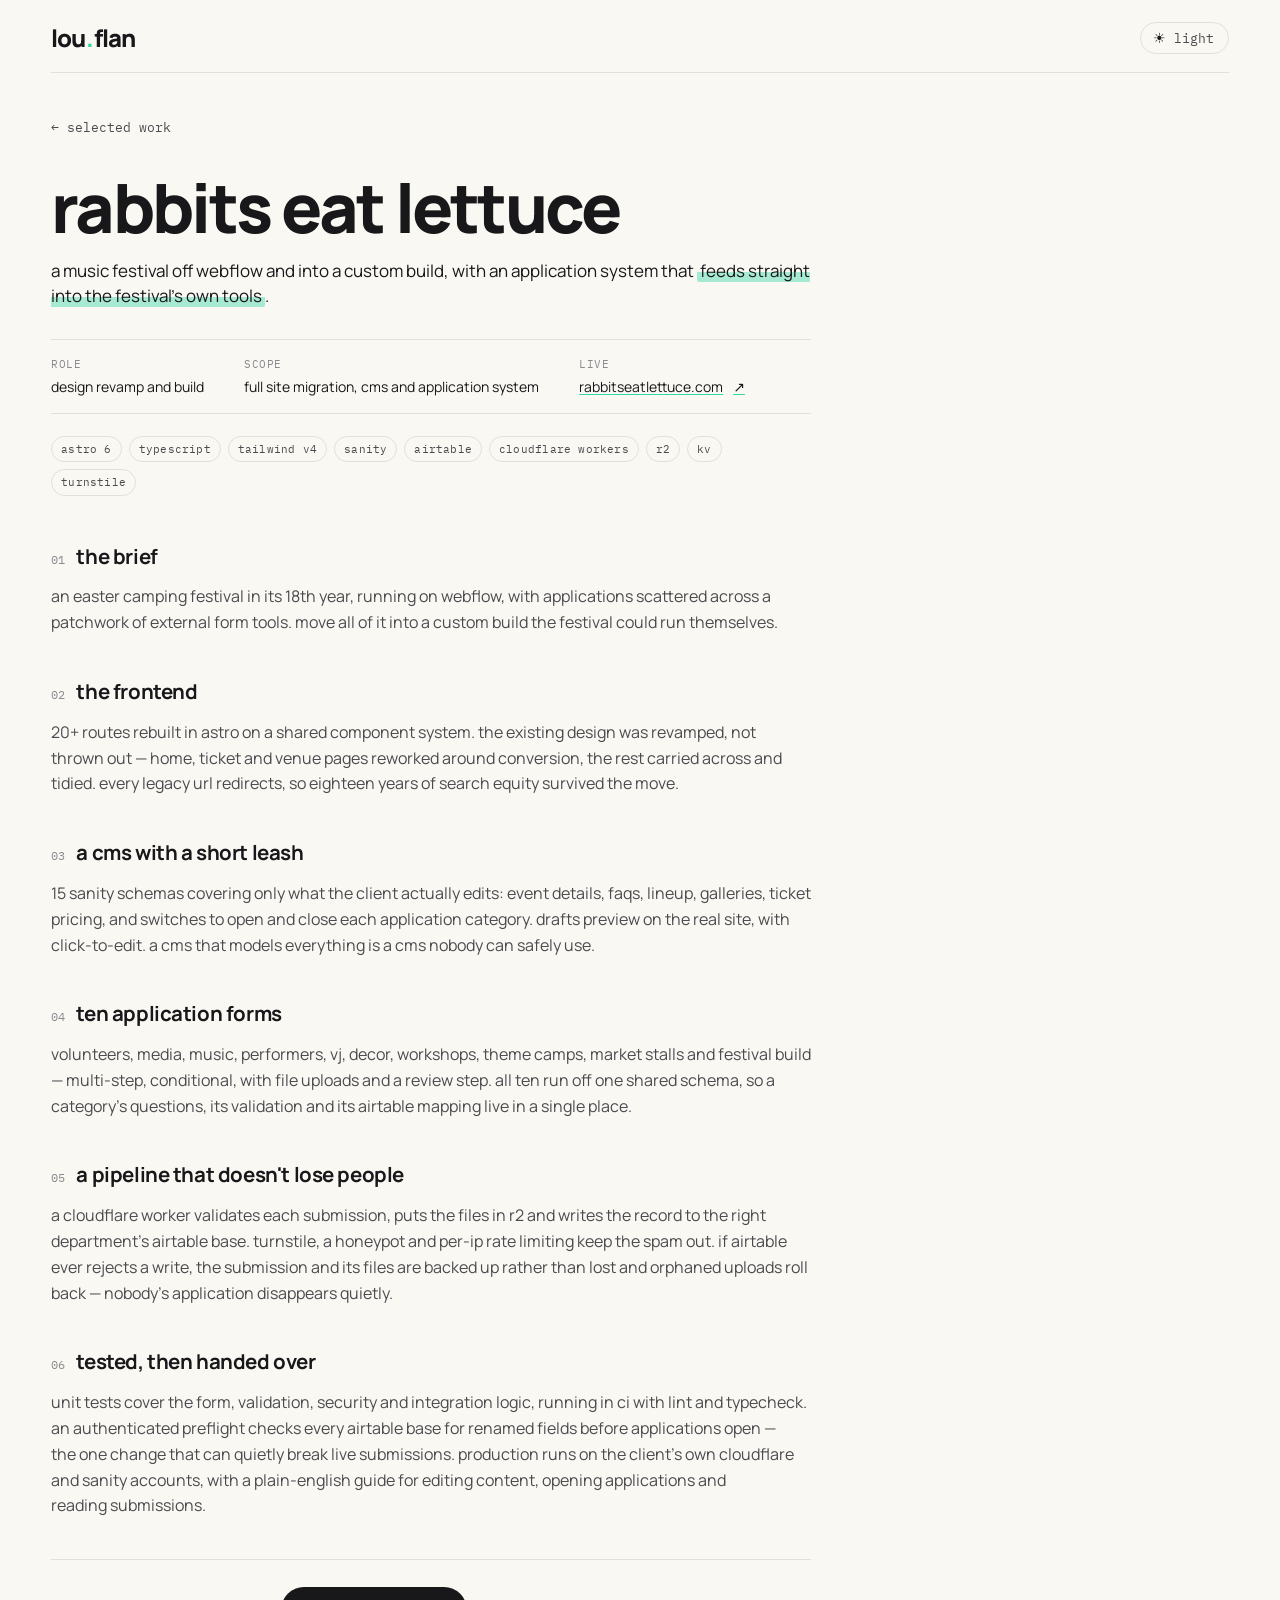
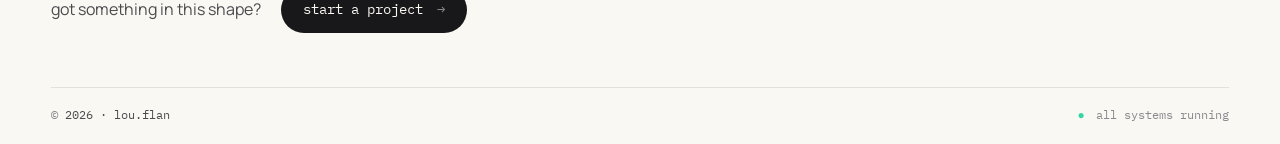
==== work/rabbits-eat-lettuce/index.html @ 0a7d2222 "Add rabbits eat lettuce case study New page at /work/rabbits-eat-lettuce/ — six sections covering th" ====
<!doctype html>
<html lang="en" data-theme="light">
<head>
  <meta charset="utf-8" />
  <meta name="viewport" content="width=device-width, initial-scale=1" />
  <title>rabbits eat lettuce — case study — lou.flan</title>
  <meta name="description" content="moving a music festival off webflow into a custom astro build: 20+ routes, a sanity cms the client runs themselves, and ten application forms feeding straight into their airtable." />
  <script>
    // Apply the saved theme before first paint to avoid a flash of light theme.
    try {
      const saved = localStorage.getItem('theme');
      if (saved === 'dark' || saved === 'disco') {
        document.documentElement.dataset.theme = saved;
      }
    } catch {}
  </script>
  <link rel="icon" href="../../fav.png" type="image/png" />
  <link rel="preconnect" href="https://fonts.googleapis.com" />
  <link rel="preconnect" href="https://fonts.gstatic.com" crossorigin />
  <link rel="stylesheet" href="https://fonts.googleapis.com/css2?family=Manrope:wght@400;500;600;700;800&family=IBM+Plex+Mono:wght@400;500;600&display=swap" />
  <link rel="stylesheet" href="../../styles.css" />
</head>
<body>
  <div class="shell">
    <nav class="topnav" aria-label="primary">
      <a href="/" class="brand" aria-label="lou.flan — home">
        <span class="brandmark">
          <span>lou</span><span class="brandmark-dot" aria-hidden="true">.</span><span>flan</span>
        </span>
      </a>
      <div class="nav-right">
        <button type="button" class="theme-toggle" aria-label="Theme. Activate to cycle.">
          <span class="icon" aria-hidden="true">☀</span>
          <span class="label mono">light</span>
        </button>
      </div>
    </nav>

    <main class="doc">
      <a class="backlink mono" href="/">&larr; selected work</a>

      <header class="doc-head">
        <h1 class="doc-title">rabbits eat lettuce</h1>
        <p class="doc-standfirst">
          a music festival off webflow and into a custom build, with an application system that
          <mark>feeds straight into the festival's own tools</mark>.
        </p>

        <dl class="factlist">
          <div>
            <dt class="mono">role</dt>
            <dd>design revamp and build</dd>
          </div>
          <div>
            <dt class="mono">scope</dt>
            <dd>full site migration, cms and application system</dd>
          </div>
          <div>
            <dt class="mono">live</dt>
            <dd>
              <a class="ext" href="https://rabbitseatlettuce.com" target="_blank" rel="noopener">
                rabbitseatlettuce.com<span class="sr-only"> (opens in a new tab)</span>
                <span aria-hidden="true">&#8599;</span>
              </a>
            </dd>
          </div>
        </dl>

        <ul class="taglist mono" aria-label="stack">
          <li>astro 6</li>
          <li>typescript</li>
          <li>tailwind v4</li>
          <li>sanity</li>
          <li>airtable</li>
          <li>cloudflare workers</li>
          <li>r2</li>
          <li>kv</li>
          <li>turnstile</li>
        </ul>
      </header>

      <section class="doc-section">
        <h2 class="doc-h2"><span class="dim mono">01</span> the brief</h2>
        <p>
          an easter camping festival in its 18th year, running on webflow, with applications scattered across
          a patchwork of external form tools. move all of it into a custom build the festival could run
          themselves.
        </p>
      </section>

      <section class="doc-section">
        <h2 class="doc-h2"><span class="dim mono">02</span> the frontend</h2>
        <p>
          20+ routes rebuilt in astro on a shared component system. the existing design was revamped, not
          thrown out — home, ticket and venue pages reworked around conversion, the rest carried across and
          tidied. every legacy url redirects, so eighteen years of search equity survived the move.
        </p>
      </section>

      <section class="doc-section">
        <h2 class="doc-h2"><span class="dim mono">03</span> a cms with a short leash</h2>
        <p>
          15 sanity schemas covering only what the client actually edits: event details, faqs, lineup,
          galleries, ticket pricing, and switches to open and close each application category. drafts preview
          on the real site, with click-to-edit. a cms that models everything is a cms nobody can safely use.
        </p>
      </section>

      <section class="doc-section">
        <h2 class="doc-h2"><span class="dim mono">04</span> ten application forms</h2>
        <p>
          volunteers, media, music, performers, vj, decor, workshops, theme camps, market stalls and festival
          build — multi-step, conditional, with file uploads and a review step. all ten run off one shared
          schema, so a category's questions, its validation and its airtable mapping live in a single place.
        </p>
      </section>

      <section class="doc-section">
        <h2 class="doc-h2"><span class="dim mono">05</span> a pipeline that doesn't lose people</h2>
        <p>
          a cloudflare worker validates each submission, puts the files in r2 and writes the record to the
          right department's airtable base. turnstile, a honeypot and per-ip rate limiting keep the spam out.
          if airtable ever rejects a write, the submission and its files are backed up rather than lost and
          orphaned uploads roll back — nobody's application disappears quietly.
        </p>
      </section>

      <section class="doc-section">
        <h2 class="doc-h2"><span class="dim mono">06</span> tested, then handed over</h2>
        <p>
          unit tests cover the form, validation, security and integration logic, running in ci with lint and
          typecheck. an authenticated preflight checks every airtable base for renamed fields before
          applications open — the one change that can quietly break live submissions. production runs on the
          client's own cloudflare and sanity accounts, with a plain-english guide for editing content, opening
          applications and reading submissions.
        </p>
      </section>

      <section class="doc-cta">
        <p>got something in this shape?</p>
        <a class="email" href="mailto:hello@lou-flan.com">
          <span>start a project</span>
          <span class="email-arrow" aria-hidden="true">→</span>
        </a>
      </section>
    </main>

    <footer class="footstrip">
      <p class="mono"><span class="dim">©</span> 2026 · lou.flan</p>
      <p class="mono dim"><span class="blink" aria-hidden="true">●</span> all systems running</p>
    </footer>
  </div>

  <script src="../../theme.js"></script>
</body>
</html>
---- styles.css ----
:root {
  --accent: #34d6a8;
  --accent-text: #0b3a2c;
  --highlight: rgba(52, 214, 168, .42);
  --card-mint: #d6f3e6;

  --bg: #faf8f2;
  --ink: #18171a;
  --ink-2: #4b4a4f;
  --ink-3: #8a8990;
  --rule: rgba(20, 18, 22, .10);

  --ham-bg: #cdeee4;

  --sans: 'Manrope', ui-sans-serif, system-ui, -apple-system, 'Helvetica Neue', Arial, sans-serif;
  --mono: 'IBM Plex Mono', ui-monospace, SFMono-Regular, Menlo, monospace;

  --pad: clamp(24px, 4vw, 64px);
  --max: 1400px;
}
[data-theme="dark"] {
  color-scheme: dark;

  --bg: #1d1d1d;
  --ink: #fdfdfd;
  --ink-2: #d4d4d4;
  --ink-3: #575757;
  --rule: rgba(253, 253, 253, .12);

  --accent: #e91e63;
  --accent-text: #fdfdfd;
  --highlight: rgba(233, 30, 99, .20);
  --accent-dim: rgba(233, 30, 99, .28);
  --accent-mint: #e91e63;

  --ham-bg: #f45974;
  --card-mint: #2d0f1c;
  --card-border: rgba(233, 30, 99, .36);
  --card-text: #fdfdfd;
  --card-muted: #d4d4d4;
}
[data-theme="dark"] body {
  background: var(--bg);
}

[data-theme="disco"] {
  color-scheme: dark;

  --bg: #080711;
  --ink: #fbf7ff;
  --ink-2: #d8d0e6;
  --ink-3: #b8accb;
  --rule: rgba(251, 247, 255, .18);

  --accent: #7edbff;
  --accent-text: #100b18;
  --highlight: rgba(126, 219, 255, .28);

  --ham-bg: rgba(251, 247, 255, .07);
  --card-mint: #201437;
  --card-border: rgba(251, 247, 255, .18);
  --card-text: #fbf7ff;
  --card-muted: #d8d0e6;
}
[data-theme="disco"] body {
  color: var(--ink);
}
[data-theme="disco"] .stage {
  background: url('disco_d.jpg') center center / cover no-repeat;
  position: relative;
}
[data-theme="disco"] .stage::before {
  content: "";
  position: absolute;
  inset: 0;
  pointer-events: none;
  background: rgba(8, 7, 17, .22);
}
[data-theme="disco"] .stage > * { display: none; }
[data-theme="disco"] .shell { min-height: 100svh; }
[data-theme="disco"] .blink {
  animation: pulseDot 1.6s ease-in-out infinite, discoHue 5s linear infinite;
}
@keyframes discoHue {
  to { filter: hue-rotate(360deg); }
}

* { box-sizing: border-box; }
html, body { margin: 0; padding: 0; }
body {
  background: var(--bg);
  color: var(--ink);
  font-family: var(--sans);
  font-size: 17px;
  line-height: 1.55;
  -webkit-font-smoothing: antialiased;
  text-rendering: optimizeLegibility;
}
a { color: inherit; text-decoration: none; }
.mono { font-family: var(--mono); }
.dim { color: var(--ink-3); }

/* visually hidden but available to assistive tech */
.sr-only {
  position: absolute;
  width: 1px;
  height: 1px;
  padding: 0;
  margin: -1px;
  overflow: hidden;
  clip: rect(0, 0, 0, 0);
  white-space: nowrap;
  border: 0;
}

/* default keyboard focus ring for any interactive element that doesn't
   override it (brand, work links, recognition links, etc.) */
a:focus-visible,
button:focus-visible {
  outline: 2px solid currentColor;
  outline-offset: 4px;
  border-radius: 2px;
}

mark {
  background: linear-gradient(transparent 58%, var(--highlight) 58%);
  color: var(--ink);
  padding: 0 3px;
  border-radius: 2px;
}
[data-theme="dark"] mark {
  background: linear-gradient(transparent 58%, var(--accent-dim) 58%);
  color: var(--ink);
}
[data-theme="dark"] .col a {
  text-decoration-line: underline;
  text-decoration-color: #e91e63;
  text-decoration-thickness: .1em;
  text-underline-offset: .08em;
}
[data-theme="dark"] .col a mark { background: none; }
[data-theme="dark"] .headline .accent { color: var(--accent); }
[data-theme="dark"] .pulse { color: var(--accent-mint); }
[data-theme="dark"] .blink { color: var(--accent); }

/* shell */
.shell {
  min-height: 100svh;
  max-width: var(--max);
  margin: 0 auto;
  padding: 0 var(--pad);
  display: grid;
  grid-template-rows: auto 1fr auto;
}

/* nav */
.topnav {
  display: flex;
  align-items: center;
  justify-content: space-between;
  padding: 22px 0 18px;
  border-bottom: 1px solid var(--rule);
}
.brand { display: inline-flex; align-items: end; line-height: 0; }
.brandmark {
  display: inline-flex;
  align-items: baseline;
  font-family: var(--sans);
  font-weight: 800;
  font-size: 24px;
  letter-spacing: -0.04em;
  color: var(--ink);
  line-height: 1;
}
.brandmark-dot { color: var(--accent); display: inline-block; margin: 0 1px; }
.brand:hover .brandmark { color: var(--accent); }

.nav-status {
  font-size: 12px;
  color: var(--ink-2);
  margin: 0;
  display: inline-flex;
  align-items: center;
  gap: 6px;
}

.nav-right {
  display: inline-flex;
  align-items: center;
  gap: 14px;
}
.theme-toggle {
  font-family: var(--mono);
  font-size: 13px;
  background: transparent;
  border: 1px solid var(--rule);
  border-radius: 999px;
  min-height: 32px;
  padding: 6px 14px 6px 12px;
  color: var(--ink);
  cursor: pointer;
  display: inline-flex;
  align-items: center;
  gap: 8px;
  line-height: 1;
  transition: border-color .15s, background .15s, color .15s;
}
.theme-toggle:hover { background: var(--rule); border-color: var(--ink-3); }
.theme-toggle .icon { font-size: 14px; line-height: 1; }
.theme-toggle .label { color: var(--ink-2); }
[data-theme="disco"] .theme-toggle { background: var(--bg); border-color: rgba(255, 255, 255, .25); }

/* stage */
.stage {
  display: flex;
  flex-direction: column;
  gap: clamp(40px, 6vh, 72px);
  padding: clamp(44px, 6vh, 72px) 0 clamp(28px, 4vh, 44px);
}

/* hero row */
.hero-row {
  display: grid;
  grid-template-columns: minmax(0, 1fr) auto;
  gap: clamp(28px, 5vw, 80px);
  align-items: start;
}

.hero-left { display: flex; flex-direction: column; min-width: 0; }

.headline {
  font-family: var(--sans);
  font-weight: 800;
  font-size: clamp(48px, 9.2vw, 144px);
  line-height: .95;
  letter-spacing: -0.05em;
  margin: 0 0 clamp(26px, 2.8vh, 40px);
  color: var(--ink);
  text-wrap: balance;
}
.headline .accent { color: var(--accent); }

.bio {
  max-width: 720px;
  font-size: clamp(18px, 1.35vw, 23px);
  line-height: 1.4;
  color: var(--ink);
  margin: 0 0 14px;
  text-wrap: pretty;
}
.bio-sub {
  max-width: 720px;
  font-size: clamp(14px, 1vw, 16px);
  line-height: 1.5;
  color: var(--ink-3);
  margin: 0 0 clamp(28px, 3vh, 40px);
}

.contact-row {
  display: flex;
  align-items: center;
  flex-wrap: wrap;
  gap: 14px 22px;
  margin-top: auto;
}
.email {
  display: inline-flex;
  align-items: center;
  gap: 14px;
  font-family: var(--mono);
  font-size: clamp(14px, 1vw, 17px);
  padding: 12px 22px;
  background: var(--ink);
  color: var(--bg);
  border-radius: 999px;
  white-space: nowrap;
  transition: background .15s, transform .15s, color .15s;
}
.email:hover,
.email:focus-visible {
  transform: translateY(-2px);
  background: var(--accent);
  color: var(--accent-text);
}
.email:focus-visible {
  outline: 2px solid currentColor;
  outline-offset: 4px;
}
.email-arrow { color: var(--ink-3); transition: color .15s; }
.email:hover .email-arrow,
.email:focus-visible .email-arrow { color: var(--accent-text); }

.contact-note {
  font-size: 12px;
  color: var(--ink-2);
  margin: 0;
  display: inline-flex;
  align-items: center;
  gap: 6px;
}
.pulse {
  color: var(--accent);
  font-size: 1em;
  animation: pulseDot 1.6s ease-in-out infinite;
}
@keyframes pulseDot {
  0%, 100% { opacity: .4; transform: scale(.92); }
  50% { opacity: 1; transform: scale(1.1); }
}

/* hero hamster (top-right) */
.hero-hamster {
  display: flex;
  flex-direction: column;
  align-items: center;
  gap: 8px;
}
.hero-hamster .tiny { font-size: 11px; color: var(--ink-3); margin: 0; }

/* 3-col grid */
.grid-row {
  display: grid;
  grid-template-columns: 1.4fr 1fr 1.1fr;
  gap: 0;
  border-top: 1px solid var(--rule);
  padding-top: clamp(20px, 3vh, 32px);
}
.col {
  padding: 0 clamp(16px, 1.4vw, 28px);
  border-left: 1px solid var(--rule);
  display: flex;
  flex-direction: column;
  gap: 16px;
  min-width: 0;
}
.col:first-child { padding-left: 0; border-left: 0; }
.grid-row > .col:last-child { padding-right: 0; }

.col-title {
  font-size: 12px;
  font-weight: 500;
  letter-spacing: .04em;
  color: var(--ink);
  margin: 0;
  display: flex;
  flex-wrap: wrap;
  align-items: center;
  gap: 8px;
  min-width: 0;
}
.col-title .dim { padding-right: 2px; }

.col p {
  font-size: 13.5px;
  line-height: 1.55;
  color: var(--ink-2);
  margin: 0;
}
.col p + p { margin-top: 10px; }

/* useful for */
.useful {
  list-style: none;
  margin: 0;
  padding: 0;
  display: flex;
  flex-direction: column;
  gap: 8px;
}
.useful li {
  font-size: 13.5px;
  color: var(--ink);
  display: inline-flex;
  align-items: baseline;
  gap: 10px;
}
.useful .arrow { color: var(--accent); font-family: var(--mono); }

/* recognition */
.recog {
  list-style: none;
  margin: 0;
  padding: 0;
  display: flex;
  flex-direction: column;
}
.recog li {
  padding: 10px 0;
  border-top: 1px solid var(--rule);
  font-size: 13.5px;
  line-height: 1.35;
}
.recog li:first-child { border-top: 0; padding-top: 2px; }
.recog li b { font-weight: 600; }

/* selected work card */
.card-work {
  background: var(--card-mint);
  border-radius: 14px;
  padding: 22px;
  display: flex;
  flex-direction: column;
  gap: 12px;
  margin-left: clamp(12px, 1.4vw, 24px);
  min-width: 0;
  overflow-wrap: anywhere;
}
.card-work .col-title { color: var(--accent-text); font-size: 12.5px; }
.card-work p {
  font-size: 14px;
  line-height: 1.55;
  color: var(--accent-text);
  margin: 0;
}
.pill {
  font-family: var(--mono);
  font-size: 10.5px;
  padding: 3px 8px;
  background: var(--bg);
  color: var(--ink-2);
  border-radius: 999px;
  letter-spacing: .02em;
}
.worklist {
  list-style: none;
  margin: 0;
  padding: 0;
  display: flex;
  flex-direction: column;
}
.worklist li {
  padding: 11px 0;
  border-top: 1px solid rgba(11, 58, 44, .16);
}
.worklist li:first-child { border-top: 0; padding-top: 2px; }
.worklist a,
.card-work p.work-linkrow {
  display: flex;
  align-items: baseline;
  justify-content: space-between;
  gap: 10px;
  color: var(--accent-text);
  font-size: 14.5px;
  font-weight: 600;
  text-decoration: none;
}
.worklist a:hover .work-name,
.work-name:hover { text-decoration: underline; }
.work-arrow {
  font-size: 13px;
  transition: transform .15s;
}
.worklist a:hover .work-arrow,
a.work-arrow:hover { transform: translate(2px, -2px); }
.card-work p.work-title {
  font-size: 14.5px;
  font-weight: 600;
  color: var(--accent-text);
}
.work-title .pill { margin-left: 6px; }
.card-work p.work-role {
  margin-top: 5px;
  font-size: 10.5px;
  letter-spacing: .04em;
  text-transform: uppercase;
  opacity: .62;
}
.card-work p.work-note {
  margin-top: 3px;
  font-size: 13px;
  opacity: .8;
}

[data-theme="dark"] .card-work {
  background: var(--card-mint);
  border: 1px solid var(--card-border);
}
[data-theme="dark"] .card-work .col-title { color: var(--card-text); }
[data-theme="dark"] .card-work p { color: var(--card-muted); }
[data-theme="dark"] .card-work .pill {
  background: rgba(248, 243, 236, .10);
  color: var(--card-muted);
}
[data-theme="dark"] .worklist li { border-top-color: var(--card-border); }
[data-theme="dark"] .worklist a,
[data-theme="dark"] .card-work p.work-linkrow,
[data-theme="dark"] .card-work p.work-title { color: var(--card-text); }
[data-theme="dark"] .card-work p.work-note { opacity: 1; }
[data-theme="dark"] .card-work p.work-role { opacity: .72; }

/* footer */
.footstrip {
  display: flex;
  justify-content: space-between;
  flex-wrap: wrap;
  gap: 10px;
  padding: 18px 0 20px;
  border-top: 1px solid var(--rule);
  font-size: 12px;
  color: var(--ink-2);
}
.footstrip p { margin: 0; }
.blink {
  color: var(--accent);
  animation: pulseDot 1.6s ease-in-out infinite;
  display: inline-block;
  margin-right: 4px;
}

/* hamster wheel */
.ham-wrap {
  display: inline-flex;
  align-items: center;
  justify-content: center;
  width: 210px;
  height: 210px;
  background: var(--ham-bg);
  border-radius: 18px;
  overflow: hidden;
}
.ham-wrap svg { width: 92%; height: 92%; display: block; }

.ham-wrap .wheel {
  transform-box: fill-box;
  transform-origin: center;
  animation: wheelSpin 1s linear infinite;
}
@keyframes wheelSpin {
  from { transform: rotate(0); }
  to   { transform: rotate(-360deg); }
}

.ham-wrap .leg {
  transform-box: fill-box;
  transform-origin: 50% 0;
  animation: legSwing .14s ease-in-out infinite alternate;
}
.ham-wrap .leg-1 { animation-delay: 0s; }
.ham-wrap .leg-2 { animation-delay: -.03s; }
.ham-wrap .leg-3 { animation-delay: -.06s; }
.ham-wrap .leg-4 { animation-delay: -.09s; }
@keyframes legSwing {
  from { transform: translate(-2px, -15px) rotate(40deg); }
  to   { transform: translate( 2px,   0)   rotate(-20deg); }
}

.ham-wrap #eyelid,
.ham-wrap #eyelid2 { opacity: 0; animation: hamBlink 3.4s ease-in-out infinite; }
@keyframes hamBlink {
  0%, 94%, 100% { opacity: 0; }
  96%, 98%      { opacity: 1; }
}

/* orange hamster orbits the wheel centre */
.ham-wrap #hamster {
  transform-box: view-box;
  transform-origin: 331px 312px;
  animation: wheelSpin 1s linear infinite;
}
.ham-wrap #hamster .leg { animation: none; }

/* grey hamster runs in place with a tiny rotational sway */
.ham-wrap #hamster2 {
  transform-box: fill-box;
  transform-origin: center;
  animation: ham2Sway 1s ease-in-out infinite alternate;
}
@keyframes ham2Sway {
  from { transform: rotate(-2deg); }
  to   { transform: rotate(0); }
}

@media (prefers-reduced-motion: reduce) {
  .ham-wrap .wheel,
  .ham-wrap .leg,
  .ham-wrap #eyelid,
  .ham-wrap #eyelid2,
  .ham-wrap #hamster,
  .ham-wrap #hamster2,
  .pulse, .blink { animation: none; }

  /* disco: freeze rainbow shift, hue rotation and any other infinite loops */
  [data-theme="disco"] *,
  [data-theme="disco"] *::before,
  [data-theme="disco"] *::after {
    animation-duration: .001ms !important;
    animation-iteration-count: 1 !important;
    scroll-behavior: auto !important;
  }
}

/* responsive */
@media (max-width: 1080px) {
  .grid-row { grid-template-columns: 1fr 1fr; row-gap: 32px; }
  .col:nth-child(3) { padding-left: 0; border-left: 0; }
  .card-work { margin-left: 0; grid-column: 1 / -1; }
}
@media (max-width: 720px) {
  .hero-row { grid-template-columns: 1fr; }
  .hero-hamster { order: -1; align-self: flex-start; align-items: flex-start; }
  .grid-row { grid-template-columns: 1fr; }
  .col { padding: 0; border-left: 0; }
  .shell { min-height: auto; }
}
@media (max-width: 720px) {
  [data-theme="disco"] .stage {
    background: url('disco_m.jpg') center center / cover no-repeat;
  }
}

/* desktop: fit the whole page in one viewport — no scroll */
@media (min-width: 1081px) {
  html[data-page="home"],
  [data-page="home"] body { overflow: hidden; height: 100svh; }
  [data-page="home"] .shell {
    height: 100svh;
    min-height: 0;
    grid-template-rows: auto minmax(0, 1fr) auto;
    overflow: hidden;
  }
  [data-page="home"] .stage {
    min-height: 0;
    overflow: hidden;
    padding: clamp(28px, 3.6vh, 44px) 0 clamp(14px, 2vh, 22px);
    gap: clamp(20px, 2.8vh, 36px);
  }
  [data-page="home"] .headline {
    font-size: clamp(44px, 6.4vw, 88px);
    line-height: .92;
    margin: 0 0 clamp(14px, 1.6vh, 22px);
  }
  [data-page="home"] .bio { font-size: clamp(16px, 1.15vw, 19px); margin-bottom: 8px; line-height: 1.4; }
  [data-page="home"] .bio-sub { font-size: clamp(13px, .9vw, 15px); margin-bottom: clamp(18px, 2.2vh, 26px); }
  [data-page="home"] .contact-row { padding-top: 0; }
  [data-page="home"] .grid-row { padding-top: clamp(12px, 1.8vh, 20px); }
  [data-page="home"] .col { gap: 10px; }
  [data-page="home"] .col p + p { margin-top: 6px; }
  [data-page="home"] .recog li { padding: 6px 0; }
  [data-page="home"] .hero-hamster { gap: 4px; }
  [data-page="home"] .ham-wrap { width: 180px; height: 180px; }
}

/* shorter desktop viewports (laptops): the one-screen layout still has to
   hold four work entries, so tighten type and spacing rather than clip. */
@media (min-width: 1081px) and (max-height: 1079px) {
  [data-page="home"] .topnav { padding: clamp(10px, 1.8vh, 22px) 0 clamp(8px, 1.5vh, 18px); }
  [data-page="home"] .footstrip { padding: clamp(8px, 1.4vh, 18px) 0 clamp(10px, 1.6vh, 20px); }
  [data-page="home"] .stage {
    padding: clamp(12px, 2vh, 28px) 0 clamp(6px, .9vh, 16px);
    gap: clamp(10px, 1.7vh, 24px);
  }
  [data-page="home"] .headline {
    font-size: clamp(36px, min(4.9vw, 6.9vh), 68px);
    margin: 0 0 clamp(8px, 1.2vh, 16px);
  }
  [data-page="home"] .bio { font-size: clamp(14px, min(1.05vw, 1.9vh), 17px); margin-bottom: 6px; }
  [data-page="home"] .bio-sub { font-size: clamp(12px, 1.6vh, 14px); margin-bottom: clamp(8px, 1.5vh, 18px); }
  [data-page="home"] .ham-wrap { width: min(148px, 17vh); height: min(148px, 17vh); }
  [data-page="home"] .grid-row { padding-top: clamp(4px, .75vh, 14px); }
  [data-page="home"] .col { gap: clamp(6px, 1vh, 10px); }
  [data-page="home"] .col p + p { margin-top: clamp(3px, .7vh, 6px); }
  [data-page="home"] .recog li { padding: clamp(3px, .6vh, 6px) 0; }
  [data-page="home"] .card-work {
    padding: clamp(10px, 1.8vh, 18px);
    gap: clamp(4px, .9vh, 8px);
  }
  [data-page="home"] .worklist li { padding: clamp(2px, .7vh, 7px) 0; }
  [data-page="home"] .card-work .col-title { font-size: clamp(11px, 1.4vh, 12.5px); }
  [data-page="home"] .worklist a,
  [data-page="home"] .card-work p.work-linkrow,
  [data-page="home"] .card-work p.work-title { font-size: clamp(13px, 1.7vh, 14.5px); }
  [data-page="home"] .card-work p.work-role {
    margin-top: clamp(1px, .3vh, 3px);
    font-size: clamp(9.5px, 1.2vh, 10.5px);
  }
  [data-page="home"] .card-work p.work-note {
    margin-top: clamp(1px, .2vh, 2px);
    font-size: clamp(11.5px, 1.5vh, 13px);
  }
}

/* ---------- case study / document pages ---------- */
.doc {
  display: flex;
  flex-direction: column;
  max-width: 760px;
  padding: clamp(28px, 5vh, 56px) 0 clamp(40px, 6vh, 72px);
}

.backlink {
  align-self: flex-start;
  font-size: 12.5px;
  color: var(--ink-2);
  margin-bottom: clamp(24px, 4vh, 40px);
  transition: color .15s, transform .15s;
}
.backlink:hover { color: var(--ink); transform: translateX(-3px); }

.doc-head { margin-bottom: clamp(32px, 5vh, 52px); }
.doc-title {
  font-family: var(--sans);
  font-weight: 800;
  font-size: clamp(38px, 5.6vw, 68px);
  line-height: 1;
  letter-spacing: -0.04em;
  margin: 0 0 clamp(14px, 2vh, 22px);
  color: var(--ink);
  text-wrap: balance;
}
.doc-standfirst {
  font-size: clamp(17px, 1.3vw, 21px);
  line-height: 1.45;
  color: var(--ink);
  margin: 0 0 clamp(22px, 3.4vh, 34px);
  text-wrap: pretty;
}

.factlist {
  display: flex;
  flex-wrap: wrap;
  gap: 10px 40px;
  margin: 0 0 22px;
  padding: 16px 0;
  border-top: 1px solid var(--rule);
  border-bottom: 1px solid var(--rule);
}
.factlist div { min-width: 0; }
.factlist dt {
  font-size: 10.5px;
  letter-spacing: .05em;
  text-transform: uppercase;
  color: var(--ink-3);
  margin-bottom: 3px;
}
.factlist dd {
  margin: 0;
  font-size: 14px;
  color: var(--ink);
}
.ext {
  display: inline-flex;
  align-items: baseline;
  gap: 5px;
  text-decoration: underline;
  text-decoration-color: var(--accent);
  text-decoration-thickness: .1em;
  text-underline-offset: .16em;
}
.ext:hover { color: var(--accent); }

.taglist {
  display: flex;
  flex-wrap: wrap;
  gap: 7px;
  list-style: none;
  margin: 0;
  padding: 0;
}
.taglist li {
  font-size: 10.5px;
  letter-spacing: .02em;
  padding: 4px 9px;
  color: var(--ink-2);
  border: 1px solid var(--rule);
  border-radius: 999px;
}

.doc-section { margin-bottom: clamp(28px, 4.4vh, 44px); }
.doc-h2 {
  display: flex;
  align-items: baseline;
  gap: 12px;
  font-size: clamp(19px, 1.6vw, 24px);
  font-weight: 700;
  letter-spacing: -0.02em;
  margin: 0 0 12px;
  color: var(--ink);
}
.doc-h2 .dim { font-size: 12px; font-weight: 400; }
.doc-section p {
  font-size: 16px;
  line-height: 1.62;
  color: var(--ink-2);
  margin: 0 0 12px;
  text-wrap: pretty;
}
.doc-section p:last-child { margin-bottom: 0; }

.doc-cta {
  display: flex;
  align-items: center;
  flex-wrap: wrap;
  gap: 12px 20px;
  padding-top: clamp(20px, 3vh, 32px);
  border-top: 1px solid var(--rule);
}
.doc-cta p {
  margin: 0;
  font-size: 16px;
  color: var(--ink-2);
}

[data-theme="dark"] .ext { text-decoration-color: var(--accent); }
[data-theme="disco"] .taglist li { border-color: var(--rule); }
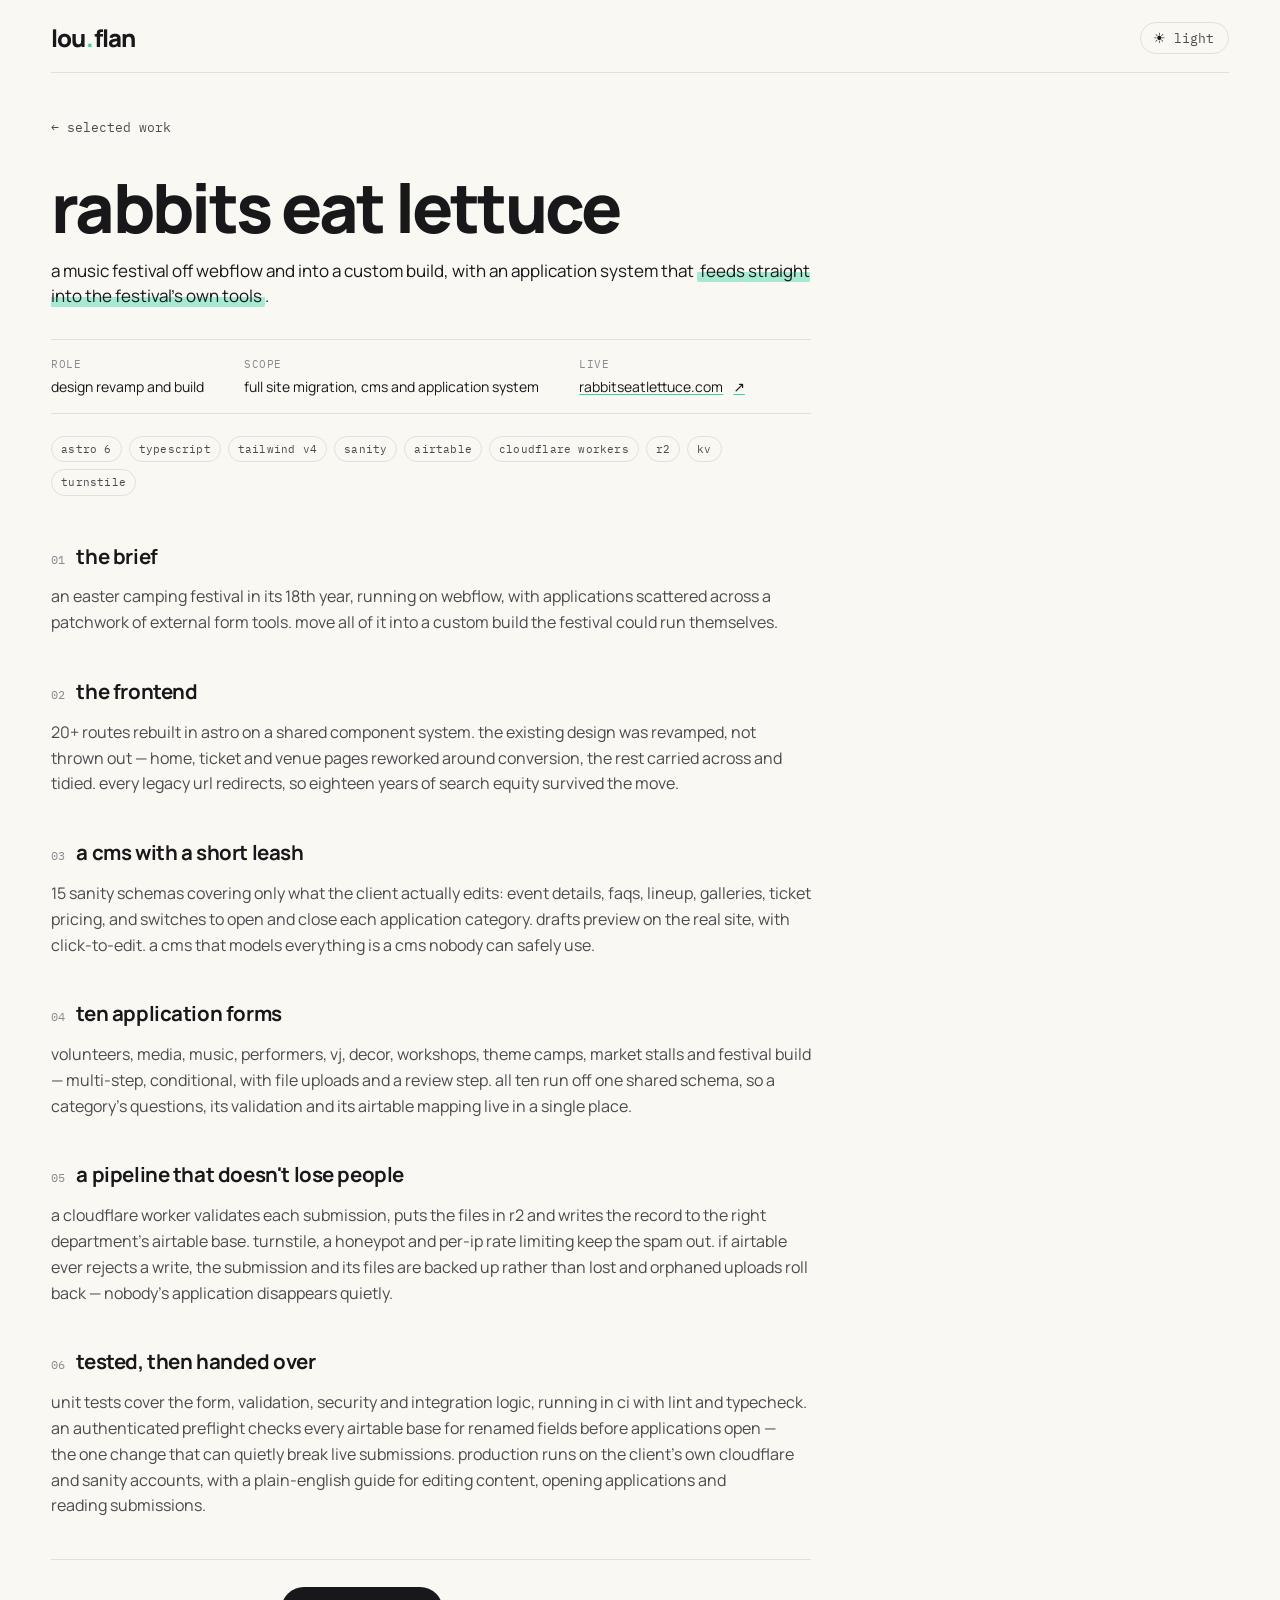
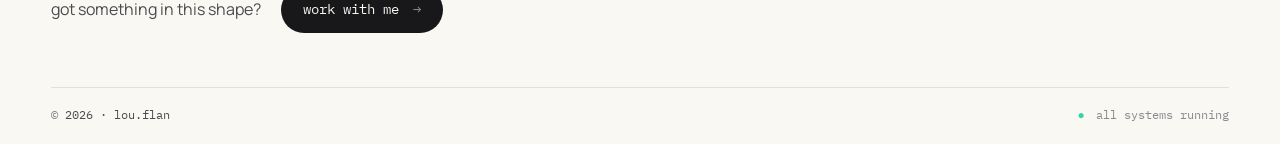
==== commit c255ecd6: "Change cta to "work with me" Applies to the home hero button and both case study ctas. Also fixes th" ====
--- a/work/rabbits-eat-lettuce/index.html
+++ b/work/rabbits-eat-lettuce/index.html
@@ -18,7 +18,7 @@
   <link rel="preconnect" href="https://fonts.googleapis.com" />
   <link rel="preconnect" href="https://fonts.gstatic.com" crossorigin />
   <link rel="stylesheet" href="https://fonts.googleapis.com/css2?family=Manrope:wght@400;500;600;700;800&family=IBM+Plex+Mono:wght@400;500;600&display=swap" />
-  <link rel="stylesheet" href="../../styles.css" />
+  <link rel="stylesheet" href="../../styles.css?v=2" />
 </head>
 <body>
   <div class="shell">
@@ -139,7 +139,7 @@
       <section class="doc-cta">
         <p>got something in this shape?</p>
         <a class="email" href="mailto:hello@lou-flan.com">
-          <span>start a project</span>
+          <span>work with me</span>
           <span class="email-arrow" aria-hidden="true">→</span>
         </a>
       </section>
@@ -151,6 +151,6 @@
     </footer>
   </div>
 
-  <script src="../../theme.js"></script>
+  <script src="../../theme.js?v=2"></script>
 </body>
 </html>
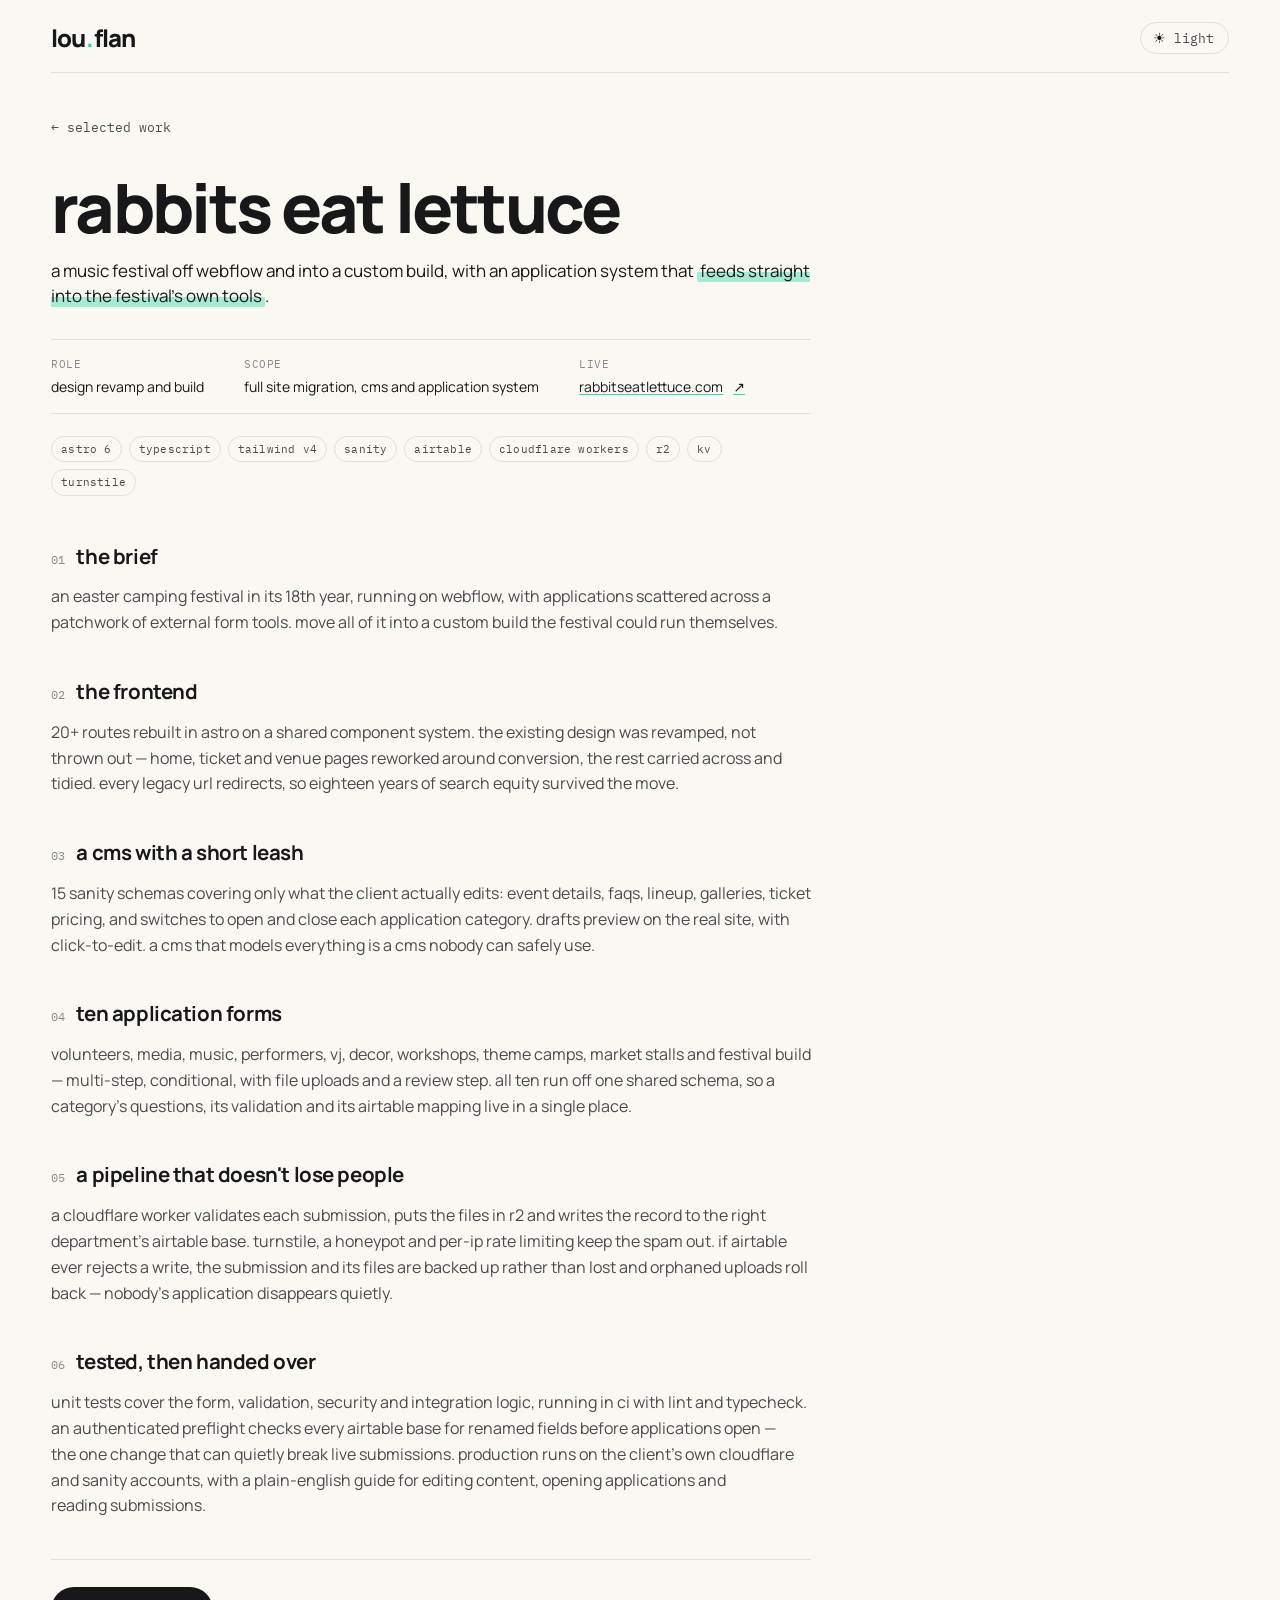
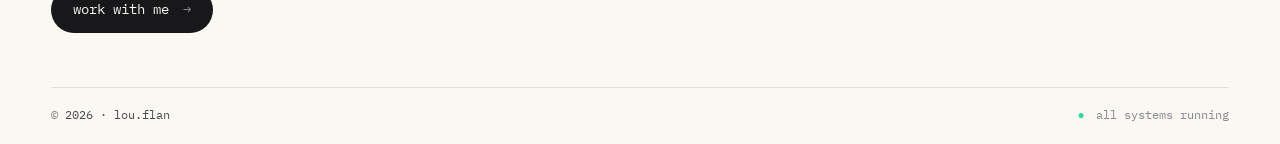
==== commit 4944b530: "Drop the cta lead-in line from case studies Both pages now end on the button alone. Also removes the" ====
--- a/work/rabbits-eat-lettuce/index.html
+++ b/work/rabbits-eat-lettuce/index.html
@@ -137,7 +137,6 @@
       </section>
 
       <section class="doc-cta">
-        <p>got something in this shape?</p>
         <a class="email" href="mailto:hello@lou-flan.com">
           <span>work with me</span>
           <span class="email-arrow" aria-hidden="true">→</span>
--- a/styles.css
+++ b/styles.css
@@ -794,11 +794,5 @@
   padding-top: clamp(20px, 3vh, 32px);
   border-top: 1px solid var(--rule);
 }
-.doc-cta p {
-  margin: 0;
-  font-size: 16px;
-  color: var(--ink-2);
-}
-
 [data-theme="dark"] .ext { text-decoration-color: var(--accent); }
 [data-theme="disco"] .taglist li { border-color: var(--rule); }
